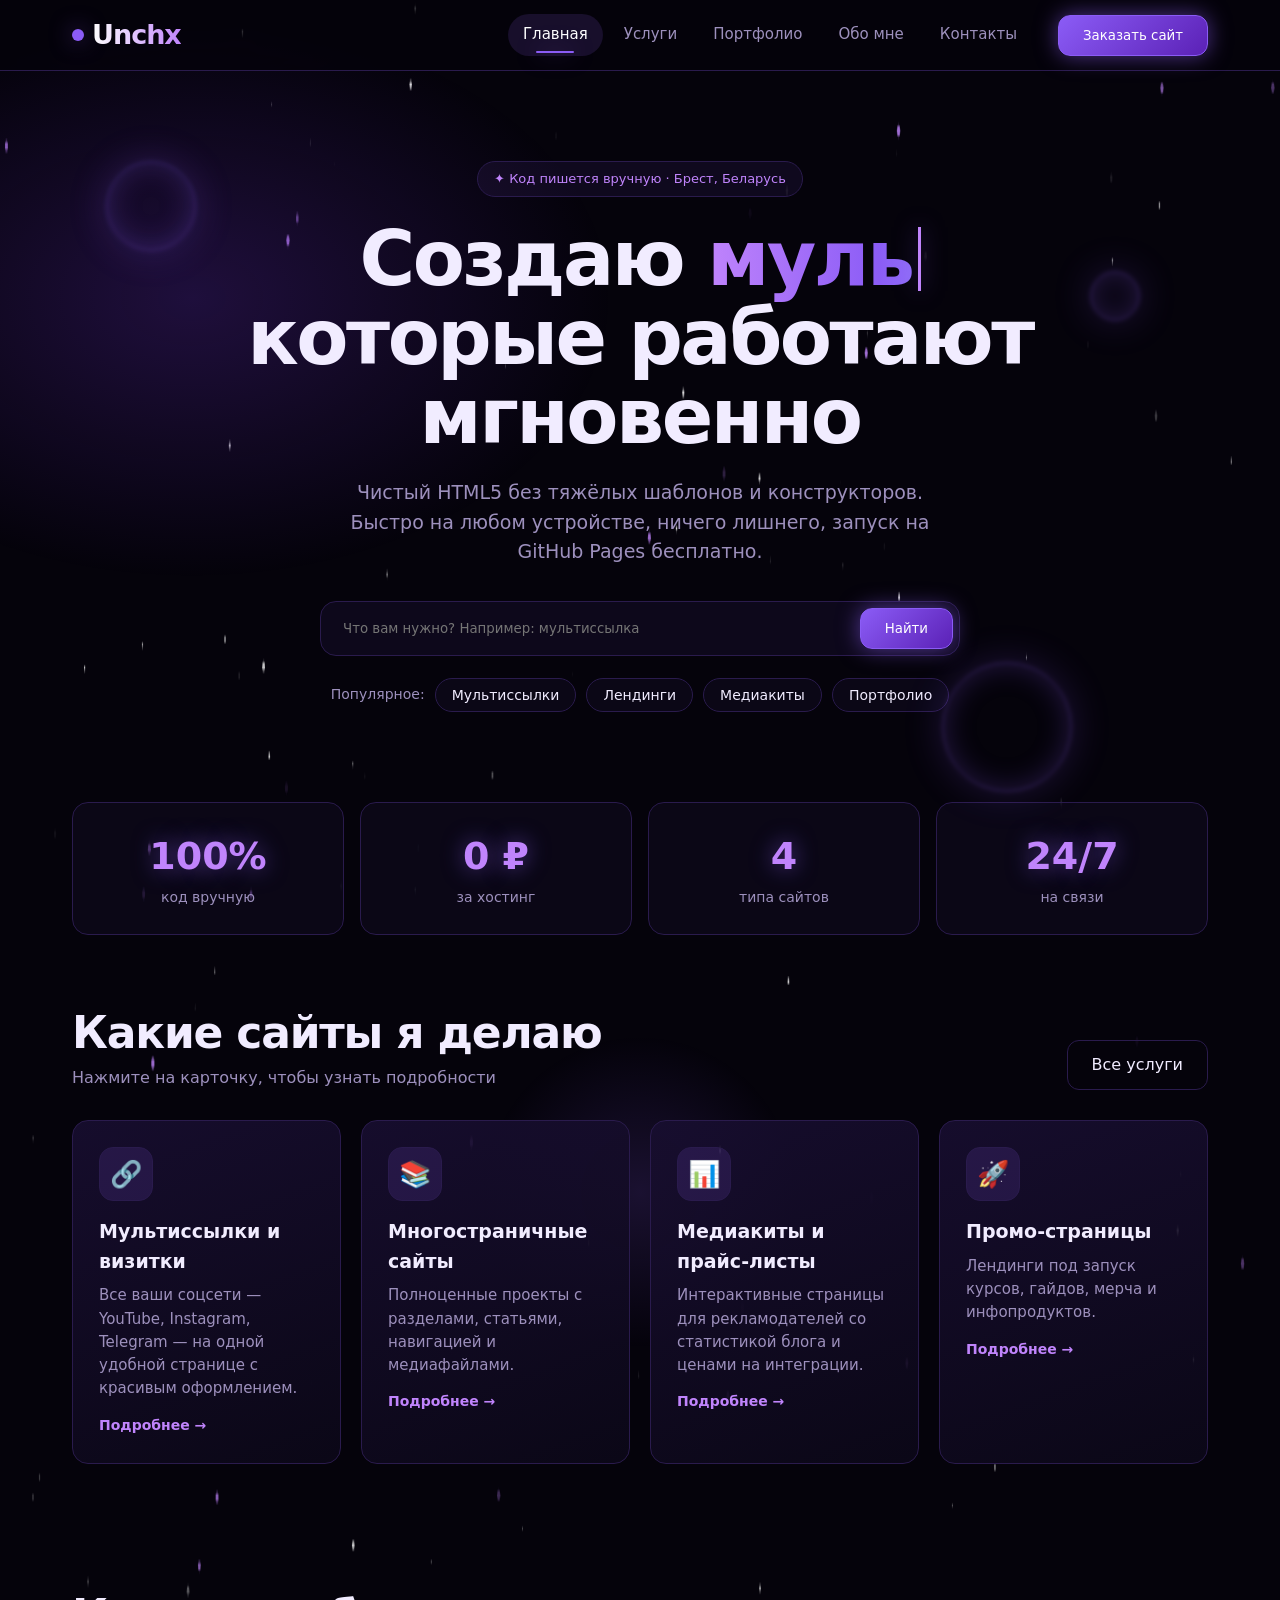
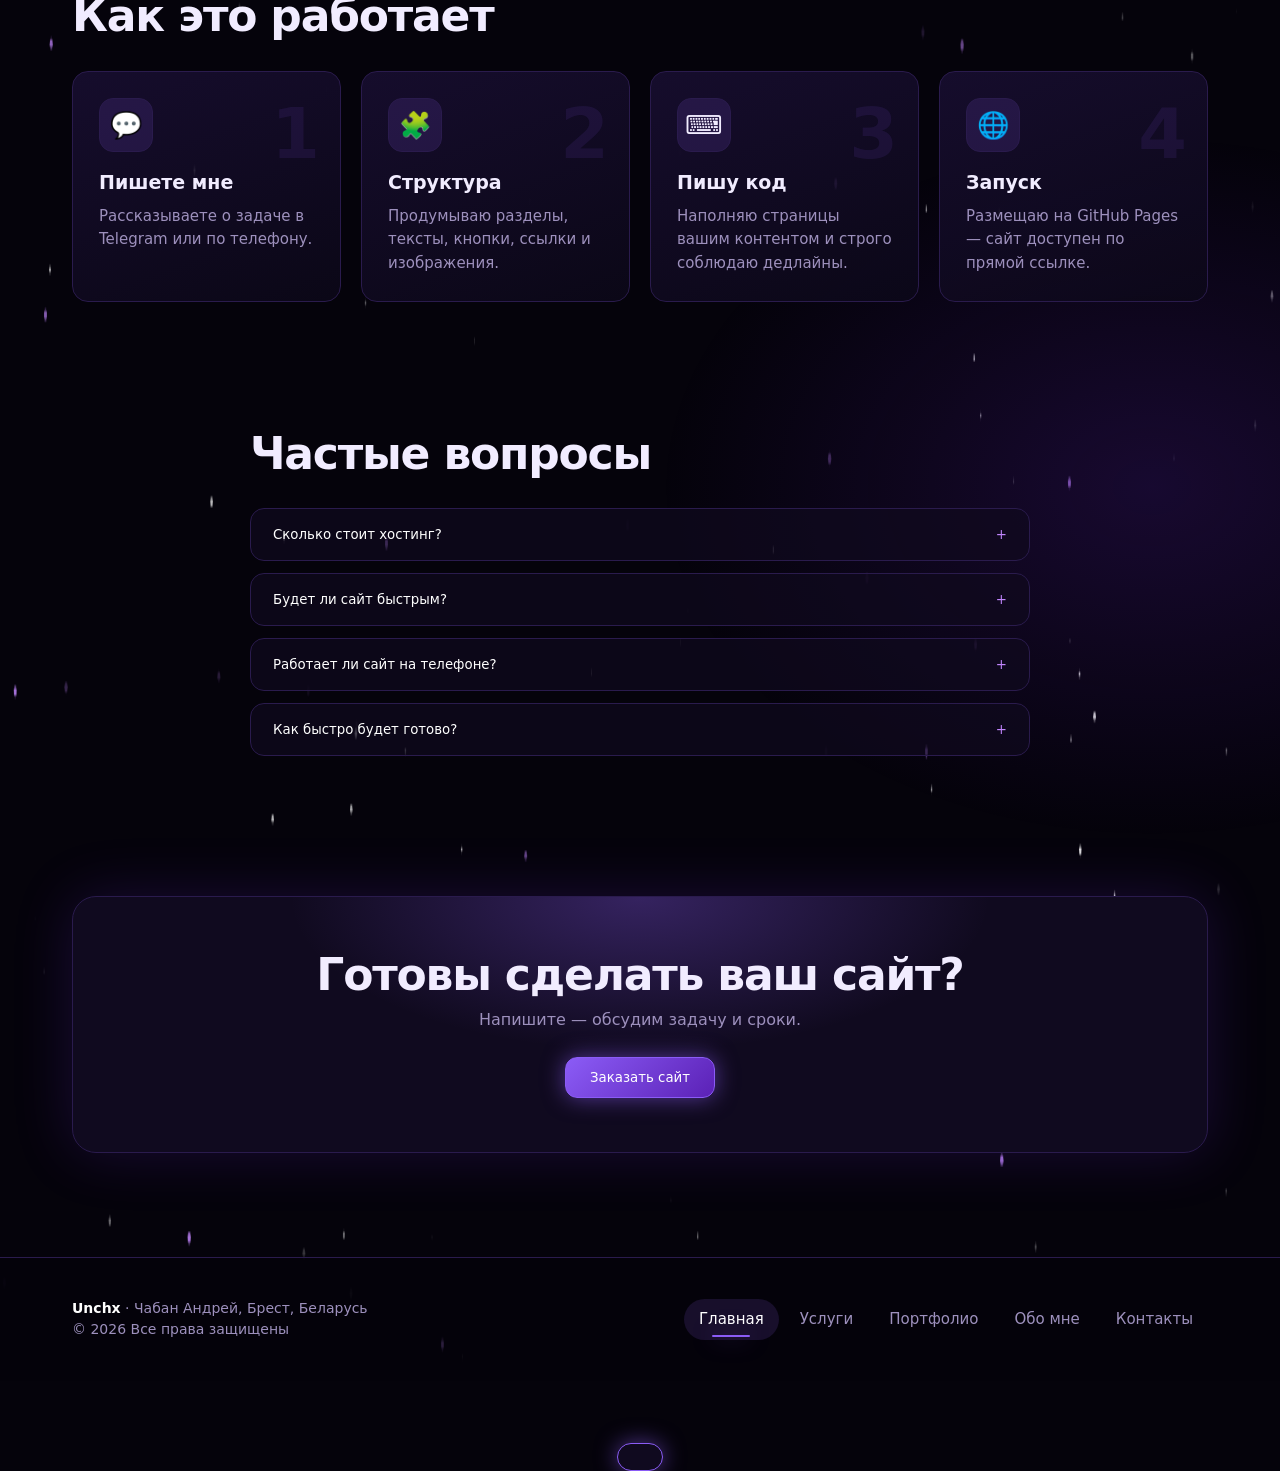
==== index.html @ 08e19e2c "Add files via upload" ====
<!DOCTYPE html>
<html lang="ru">
<head>
<meta charset="UTF-8">
<meta name="viewport" content="width=device-width, initial-scale=1">
<title>Главная — Unchx</title>
<meta name="description" content="Unchx — разработка сайтов вручную на HTML5. Андрей Чабан, Брест.">
<meta name="theme-color" content="#05030b">
<link rel="stylesheet" href="style.css">
</head>
<body>
<canvas id="stars"></canvas><div class="nebula"></div><div id="cursor"></div><div class="prog"></div>
<header><div class="wrap bar">
<a href="index.html" class="logo"><i></i><b>Unchx</b></a>
<nav><a href="index.html" class="on">Главная</a><a href="services.html" class="">Услуги</a><a href="portfolio.html" class="">Портфолио</a><a href="about.html" class="">Обо мне</a><a href="contact.html" class="">Контакты</a></nav>
<button class="btn" data-order="">Заказать сайт</button>
<button class="burger" aria-label="Меню">☰</button>
</div></header>
<main class="wrap">
<div class="hero">
<div class="orb" style="width:90px;height:90px;left:3%;top:90px"></div>
<div class="orb" style="width:50px;height:50px;right:6%;top:200px;animation-delay:-3s"></div>
<div class="orb" style="width:130px;height:130px;right:12%;bottom:-20px;animation-delay:-6s"></div>
<span class="tag">✦ Код пишется вручную · Брест, Беларусь</span>
<h1>Создаю <em id="typed">сайты</em><span class="caret"></span><br>которые работают мгновенно</h1>
<p class="lead">Чистый HTML5 без тяжёлых шаблонов и конструкторов. Быстро на любом устройстве, ничего лишнего, запуск на GitHub Pages бесплатно.</p>
<form class="search" id="sf"><input id="sq" placeholder="Что вам нужно? Например: мультиссылка"><button class="btn">Найти</button></form>
<div class="pills"><span>Популярное:</span>
<button class="pill" data-go="services.html">Мультиссылки</button>
<button class="pill" data-go="services.html">Лендинги</button>
<button class="pill" data-go="services.html">Медиакиты</button>
<button class="pill" data-go="portfolio.html">Портфолио</button></div>
</div>
<div class="stats reveal">
<div class="stat"><b data-n="100" data-s="%">0</b><span>код вручную</span></div>
<div class="stat"><b data-n="0" data-s=" ₽">0</b><span>за хостинг</span></div>
<div class="stat"><b data-n="4">0</b><span>типа сайтов</span></div>
<div class="stat"><b data-n="24" data-s="/7">0</b><span>на связи</span></div>
</div>
<section><div class="sh"><div><h2>Какие сайты я делаю</h2><p class="sub">Нажмите на карточку, чтобы узнать подробности</p></div><a class="btn ghost" href="services.html">Все услуги</a></div>
<div class="grid"><div class="card reveal" data-go="services.html"><div class="ico">🔗</div><h3>Мультиссылки и визитки</h3><p>Все ваши соцсети — YouTube, Instagram, Telegram — на одной удобной странице с красивым оформлением.</p><span class="more">Подробнее →</span></div><div class="card reveal" data-go="services.html"><div class="ico">📚</div><h3>Многостраничные сайты</h3><p>Полноценные проекты с разделами, статьями, навигацией и медиафайлами.</p><span class="more">Подробнее →</span></div><div class="card reveal" data-go="services.html"><div class="ico">📊</div><h3>Медиакиты и прайс-листы</h3><p>Интерактивные страницы для рекламодателей со статистикой блога и ценами на интеграции.</p><span class="more">Подробнее →</span></div><div class="card reveal" data-go="services.html"><div class="ico">🚀</div><h3>Промо-страницы</h3><p>Лендинги под запуск курсов, гайдов, мерча и инфопродуктов.</p><span class="more">Подробнее →</span></div></div></section>
<section><div class="sh"><h2>Как это работает</h2></div>
<div class="grid steps">
<div class="card step reveal"><div class="ico">💬</div><h3>Пишете мне</h3><p>Рассказываете о задаче в Telegram или по телефону.</p></div>
<div class="card step reveal"><div class="ico">🧩</div><h3>Структура</h3><p>Продумываю разделы, тексты, кнопки, ссылки и изображения.</p></div>
<div class="card step reveal"><div class="ico">⌨️</div><h3>Пишу код</h3><p>Наполняю страницы вашим контентом и строго соблюдаю дедлайны.</p></div>
<div class="card step reveal"><div class="ico">🌐</div><h3>Запуск</h3><p>Размещаю на GitHub Pages — сайт доступен по прямой ссылке.</p></div>
</div></section>
<section><div class="faq"><div class="sh"><h2>Частые вопросы</h2></div>
<div class="q"><button>Сколько стоит хостинг? <span>+</span></button><div>Ничего. Я сам и бесплатно размещаю готовый проект на GitHub Pages.</div></div>
<div class="q"><button>Будет ли сайт быстрым? <span>+</span></button><div>Да. Код пишется вручную на HTML5, без лишнего цифрового мусора, поэтому сайт открывается моментально.</div></div>
<div class="q"><button>Работает ли сайт на телефоне? <span>+</span></button><div>Да, сайты корректно работают на любых устройствах.</div></div>
<div class="q"><button>Как быстро будет готово? <span>+</span></button><div>Сроки обсуждаем заранее и я строго их соблюдаю.</div></div></div></section>
<section><div class="band reveal"><h2>Готовы сделать ваш сайт?</h2><p class="sub" style="margin-bottom:24px">Напишите — обсудим задачу и сроки.</p><button class="btn" data-order="">Заказать сайт</button></div></section>
</main>
<footer><div class="wrap fl">
<div><b style="color:#fff">Unchx</b> · Чабан Андрей, Брест, Беларусь<br>© 2026 Все права защищены</div>
<nav><a href="index.html" class="on">Главная</a><a href="services.html" class="">Услуги</a><a href="portfolio.html" class="">Портфолио</a><a href="about.html" class="">Обо мне</a><a href="contact.html" class="">Контакты</a></nav>
</div></footer>
<div class="modal" id="order"><div class="win">
<button class="x">✕</button>
<h3>Заказать сайт</h3><p class="sub">Заполните — и откроется чат со мной в Telegram.</p>
<label>Что нужно сделать</label>
<select id="kind"><option>Мультиссылка / визитка</option><option>Многостраничный сайт</option><option>Медиакит / прайс-лист</option><option>Промо-страница (Landing Page)</option><option>Другое</option></select>
<label>Ваше имя</label><input id="nm" placeholder="Как к вам обращаться">
<label>Коротко о задаче</label><textarea id="msg" placeholder="Расскажите о проекте и сроках"></textarea>
<button class="btn" id="send" style="width:100%;margin-top:20px">Отправить в Telegram</button>
</div></div>
<div id="toast"></div>
<button class="top" aria-label="Наверх">↑</button>
<script src="script.js"></script>
</body>
</html>
---- style.css ----
:root{--bg:#05030b;--bg2:#0c0818;--card:#100a1f;--line:#2a1b4d;--p:#8b5cf6;--p2:#c084fc;--p3:#5b21b6;--tx:#f1ecff;--mut:#9d90bd;--glow:0 0 22px rgba(139,92,246,.55);--r:16px}
*{box-sizing:border-box;margin:0;padding:0;-webkit-tap-highlight-color:transparent}
html{scroll-behavior:smooth}
body{font-family:'Inter',system-ui,Segoe UI,Arial,sans-serif;background:var(--bg);color:var(--tx);line-height:1.55;overflow-x:hidden;opacity:0;animation:pageIn .6s .05s forwards}
body.leave{animation:pageOut .35s forwards}
@keyframes pageIn{from{opacity:0;transform:translateY(14px)}to{opacity:1;transform:none}}
@keyframes pageOut{to{opacity:0;transform:scale(.985) translateY(-8px);filter:blur(4px)}}
a{color:inherit;text-decoration:none}
#stars{position:fixed;inset:0;z-index:-2;width:100%;height:100%}
.nebula{position:fixed;inset:0;z-index:-1;pointer-events:none;background:radial-gradient(600px 400px at 15% 10%,rgba(124,58,237,.22),transparent 70%),radial-gradient(700px 500px at 90% 70%,rgba(91,33,182,.22),transparent 70%)}
#cursor{position:fixed;width:340px;height:340px;border-radius:50%;pointer-events:none;z-index:-1;background:radial-gradient(circle,rgba(139,92,246,.16),transparent 65%);transform:translate(-50%,-50%);left:50%;top:40%}
.wrap{max-width:1180px;margin:0 auto;padding:0 22px}
header{position:sticky;top:0;z-index:50;background:rgba(5,3,11,.72);backdrop-filter:blur(14px);border-bottom:1px solid var(--line);transition:box-shadow .3s}
header.scrolled{box-shadow:0 8px 40px rgba(124,58,237,.25)}
.bar{display:flex;align-items:center;gap:26px;height:70px}
.logo{font-size:27px;font-weight:800;letter-spacing:-1px;display:flex;align-items:center;gap:8px}
.logo i{width:12px;height:12px;border-radius:50%;background:var(--p);box-shadow:var(--glow);animation:pulse 2.4s infinite}
.logo b{background:linear-gradient(90deg,#fff,var(--p2));-webkit-background-clip:text;color:transparent}
@keyframes pulse{50%{transform:scale(1.5);opacity:.6}}
nav{display:flex;gap:6px;margin-left:auto;align-items:center}
nav a{padding:9px 15px;border-radius:999px;color:var(--mut);font-weight:500;font-size:15px;position:relative;transition:.25s}
nav a:hover,nav a.on{color:#fff;background:rgba(139,92,246,.14)}
nav a.on::after{content:"";position:absolute;left:30%;right:30%;bottom:3px;height:2px;background:var(--p);box-shadow:var(--glow);border-radius:2px}
.btn{display:inline-flex;align-items:center;justify-content:center;gap:8px;padding:12px 24px;border-radius:12px;border:1px solid var(--p);background:linear-gradient(135deg,var(--p),var(--p3));color:#fff;font:600 15px inherit;font-family:inherit;cursor:pointer;box-shadow:var(--glow);position:relative;overflow:hidden;transition:transform .2s,box-shadow .3s}
.btn:hover{transform:translateY(-3px);box-shadow:0 0 38px rgba(167,139,250,.8)}
.btn:active{transform:scale(.95)}
.btn.ghost{background:transparent;box-shadow:none;border-color:var(--line);color:var(--tx)}
.btn.ghost:hover{border-color:var(--p);box-shadow:var(--glow)}
.burger{display:none;margin-left:auto;background:none;border:1px solid var(--line);color:#fff;width:44px;height:44px;border-radius:12px;font-size:20px;cursor:pointer}
.hero{padding:90px 0 60px;text-align:center;position:relative}
.tag{display:inline-block;padding:7px 16px;border:1px solid var(--line);border-radius:999px;color:var(--p2);font-size:13px;background:rgba(139,92,246,.08);margin-bottom:22px;animation:float 5s infinite ease-in-out}
@keyframes float{50%{transform:translateY(-7px)}}
h1{font-size:clamp(38px,6.4vw,76px);line-height:1.04;letter-spacing:-2.5px;font-weight:800}
h1 em{font-style:normal;background:linear-gradient(90deg,var(--p2),var(--p),#a5b4fc,var(--p2));background-size:250% 100%;-webkit-background-clip:text;color:transparent;animation:shine 6s linear infinite}
@keyframes shine{to{background-position:250% 0}}
.caret{display:inline-block;width:3px;height:.85em;background:var(--p2);margin-left:5px;vertical-align:-.08em;animation:blink 1s steps(1) infinite;box-shadow:var(--glow)}
@keyframes blink{50%{opacity:0}}
.lead{max-width:640px;margin:22px auto 0;color:var(--mut);font-size:19px}
.search{display:flex;max-width:640px;margin:34px auto 0;border:1px solid var(--line);background:rgba(16,10,31,.85);border-radius:16px;padding:6px;box-shadow:0 0 0 0 rgba(139,92,246,0);transition:.3s}
.search:focus-within{border-color:var(--p);box-shadow:0 0 34px rgba(139,92,246,.45)}
.search input{flex:1;background:none;border:0;outline:0;color:#fff;font:16px inherit;font-family:inherit;padding:0 16px}
.pills{display:flex;flex-wrap:wrap;gap:10px;justify-content:center;margin-top:22px;color:var(--mut);font-size:14px;align-items:center}
.pill{padding:8px 16px;border:1px solid var(--line);border-radius:999px;cursor:pointer;transition:.25s;background:rgba(16,10,31,.6);color:var(--tx);font-family:inherit;font-size:14px}
.pill:hover{border-color:var(--p);box-shadow:var(--glow);transform:translateY(-3px)}
.orb{position:absolute;border-radius:50%;filter:blur(2px);border:1px solid rgba(139,92,246,.4);box-shadow:inset 0 0 30px rgba(139,92,246,.25),0 0 40px rgba(139,92,246,.2);animation:drift 9s infinite ease-in-out}
@keyframes drift{50%{transform:translate(18px,-28px) rotate(12deg)}}
.stats{display:grid;grid-template-columns:repeat(4,1fr);gap:16px;margin:30px 0 10px}
.stat{text-align:center;padding:24px 10px;border:1px solid var(--line);border-radius:var(--r);background:rgba(16,10,31,.6)}
.stat b{display:block;font-size:38px;color:var(--p2);text-shadow:var(--glow)}
.stat span{color:var(--mut);font-size:14px}
section{padding:64px 0}
.sh{display:flex;justify-content:space-between;align-items:end;margin-bottom:30px;gap:20px;flex-wrap:wrap}
h2{font-size:clamp(28px,4vw,44px);letter-spacing:-1.2px;line-height:1.1}
.sub{color:var(--mut);margin-top:8px}
.grid{display:grid;grid-template-columns:repeat(auto-fill,minmax(260px,1fr));gap:20px}
.card{background:linear-gradient(160deg,rgba(24,14,48,.9),rgba(12,8,24,.9));border:1px solid var(--line);border-radius:var(--r);padding:26px;position:relative;overflow:hidden;cursor:pointer;transition:transform .25s,border-color .3s,box-shadow .3s;transform-style:preserve-3d}
.card::before{content:"";position:absolute;inset:0;background:radial-gradient(260px circle at var(--mx,50%) var(--my,0%),rgba(167,139,250,.22),transparent 60%);opacity:0;transition:.3s}
.card:hover{border-color:var(--p);box-shadow:0 14px 50px rgba(124,58,237,.35)}
.card:hover::before{opacity:1}
.ico{width:54px;height:54px;border-radius:14px;display:grid;place-items:center;font-size:26px;background:rgba(139,92,246,.14);border:1px solid var(--line);margin-bottom:16px;transition:.3s}
.card:hover .ico{transform:rotate(-8deg) scale(1.12);box-shadow:var(--glow)}
.card h3{font-size:19px;margin-bottom:8px}
.card p{color:var(--mut);font-size:15px}
.card .more{display:inline-block;margin-top:14px;color:var(--p2);font-weight:600;font-size:14px;transition:.25s}
.card:hover .more{transform:translateX(6px)}
.price{margin-top:14px;font-weight:700;color:#fff}
.price small{color:var(--mut);font-weight:400}
.steps{counter-reset:s}
.step::after{counter-increment:s;content:counter(s);position:absolute;right:20px;top:8px;font-size:70px;font-weight:800;color:rgba(139,92,246,.1)}
.band{border:1px solid var(--line);border-radius:24px;padding:54px 30px;text-align:center;background:radial-gradient(500px 220px at 50% 0%,rgba(139,92,246,.3),transparent 70%),var(--card);box-shadow:0 0 60px rgba(124,58,237,.18)}
.faq{max-width:780px;margin:0 auto}
.q{border:1px solid var(--line);border-radius:14px;margin-bottom:12px;background:rgba(16,10,31,.7);overflow:hidden;transition:.3s}
.q:hover,.q.open{border-color:var(--p)}
.q button{width:100%;text-align:left;background:none;border:0;color:#fff;font:600 17px inherit;font-family:inherit;padding:18px 22px;cursor:pointer;display:flex;justify-content:space-between}
.q button span{transition:.3s;color:var(--p2)}
.q.open button span{transform:rotate(45deg)}
.q div{max-height:0;overflow:hidden;color:var(--mut);padding:0 22px;transition:max-height .4s,padding .4s}
.q.open div{max-height:200px;padding:0 22px 18px}
.page-head{padding:70px 0 20px}
.list{list-style:none;display:grid;gap:12px;margin-top:10px}
.list li{padding:14px 18px 14px 46px;border:1px solid var(--line);border-radius:12px;position:relative;background:rgba(16,10,31,.6);transition:.25s}
.list li:hover{border-color:var(--p);transform:translateX(6px)}
.list li::before{content:"✦";position:absolute;left:16px;color:var(--p2);text-shadow:var(--glow)}
.two{display:grid;grid-template-columns:1.1fr .9fr;gap:30px;align-items:start}
.contact-row{display:flex;gap:14px;align-items:center;padding:16px 20px;border:1px solid var(--line);border-radius:14px;margin-bottom:12px;background:rgba(16,10,31,.7);transition:.25s}
.contact-row:hover{border-color:var(--p);box-shadow:var(--glow);transform:translateY(-3px)}
.contact-row small{display:block;color:var(--mut)}
footer{border-top:1px solid var(--line);padding:40px 0;margin-top:40px;color:var(--mut);font-size:14px;background:rgba(5,3,11,.7)}
.fl{display:flex;justify-content:space-between;gap:20px;flex-wrap:wrap;align-items:center}
.fl nav{margin:0}
.reveal{opacity:0;transform:translateY(34px);transition:opacity .8s,transform .8s}
.reveal.in{opacity:1;transform:none}
.ripple{position:fixed;border-radius:50%;pointer-events:none;border:2px solid var(--p2);background:radial-gradient(circle,rgba(192,132,252,.45),transparent 70%);transform:translate(-50%,-50%) scale(0);animation:rip .7s ease-out forwards;z-index:999}
@keyframes rip{to{transform:translate(-50%,-50%) scale(1);opacity:0}}
.modal{position:fixed;inset:0;z-index:200;display:grid;place-items:center;padding:20px;background:rgba(3,1,8,.75);backdrop-filter:blur(8px);opacity:0;pointer-events:none;transition:.3s}
.modal.show{opacity:1;pointer-events:auto}
.win{width:min(520px,100%);max-height:90vh;overflow:auto;background:var(--bg2);border:1px solid var(--p);border-radius:22px;padding:30px;box-shadow:0 0 70px rgba(124,58,237,.5);transform:scale(.88) translateY(30px);transition:transform .4s cubic-bezier(.2,1.4,.4,1)}
.modal.show .win{transform:none}
.win h3{font-size:24px;margin-bottom:6px}
.win label{display:block;margin:16px 0 6px;color:var(--mut);font-size:14px}
.win select,.win textarea,.win input{width:100%;background:var(--card);border:1px solid var(--line);color:#fff;border-radius:12px;padding:13px 14px;font:15px inherit;font-family:inherit;outline:0;transition:.25s}
.win select:focus,.win textarea:focus,.win input:focus{border-color:var(--p);box-shadow:var(--glow)}
.win textarea{min-height:90px;resize:vertical}
.x{float:right;background:none;border:1px solid var(--line);color:#fff;width:36px;height:36px;border-radius:50%;cursor:pointer;font-size:16px;transition:.25s}
.x:hover{border-color:var(--p);transform:rotate(90deg)}
#toast{position:fixed;left:50%;bottom:30px;transform:translate(-50%,120px);background:var(--card);border:1px solid var(--p);box-shadow:var(--glow);padding:13px 22px;border-radius:999px;z-index:300;transition:.45s cubic-bezier(.2,1.4,.4,1)}
#toast.show{transform:translate(-50%,0)}
.top{position:fixed;right:20px;bottom:24px;width:48px;height:48px;border-radius:50%;border:1px solid var(--p);background:var(--card);color:#fff;font-size:18px;cursor:pointer;box-shadow:var(--glow);opacity:0;transform:scale(.5);pointer-events:none;transition:.3s;z-index:60}
.top.show{opacity:1;transform:none;pointer-events:auto}
.prog{position:fixed;top:0;left:0;height:3px;width:0;background:linear-gradient(90deg,var(--p3),var(--p2));box-shadow:var(--glow);z-index:100}
@media(max-width:860px){.burger{display:block}nav{position:fixed;top:70px;left:0;right:0;flex-direction:column;background:rgba(5,3,11,.97);padding:18px;border-bottom:1px solid var(--line);transform:translateY(-130%);transition:.4s;align-items:stretch;text-align:center}nav.open{transform:none}.stats{grid-template-columns:1fr 1fr}.two{grid-template-columns:1fr}.hero{padding-top:60px}.orb{display:none}.bar>.btn{display:none}}
@media(prefers-reduced-motion:reduce){*{animation-duration:.01s!important;transition-duration:.01s!important}}
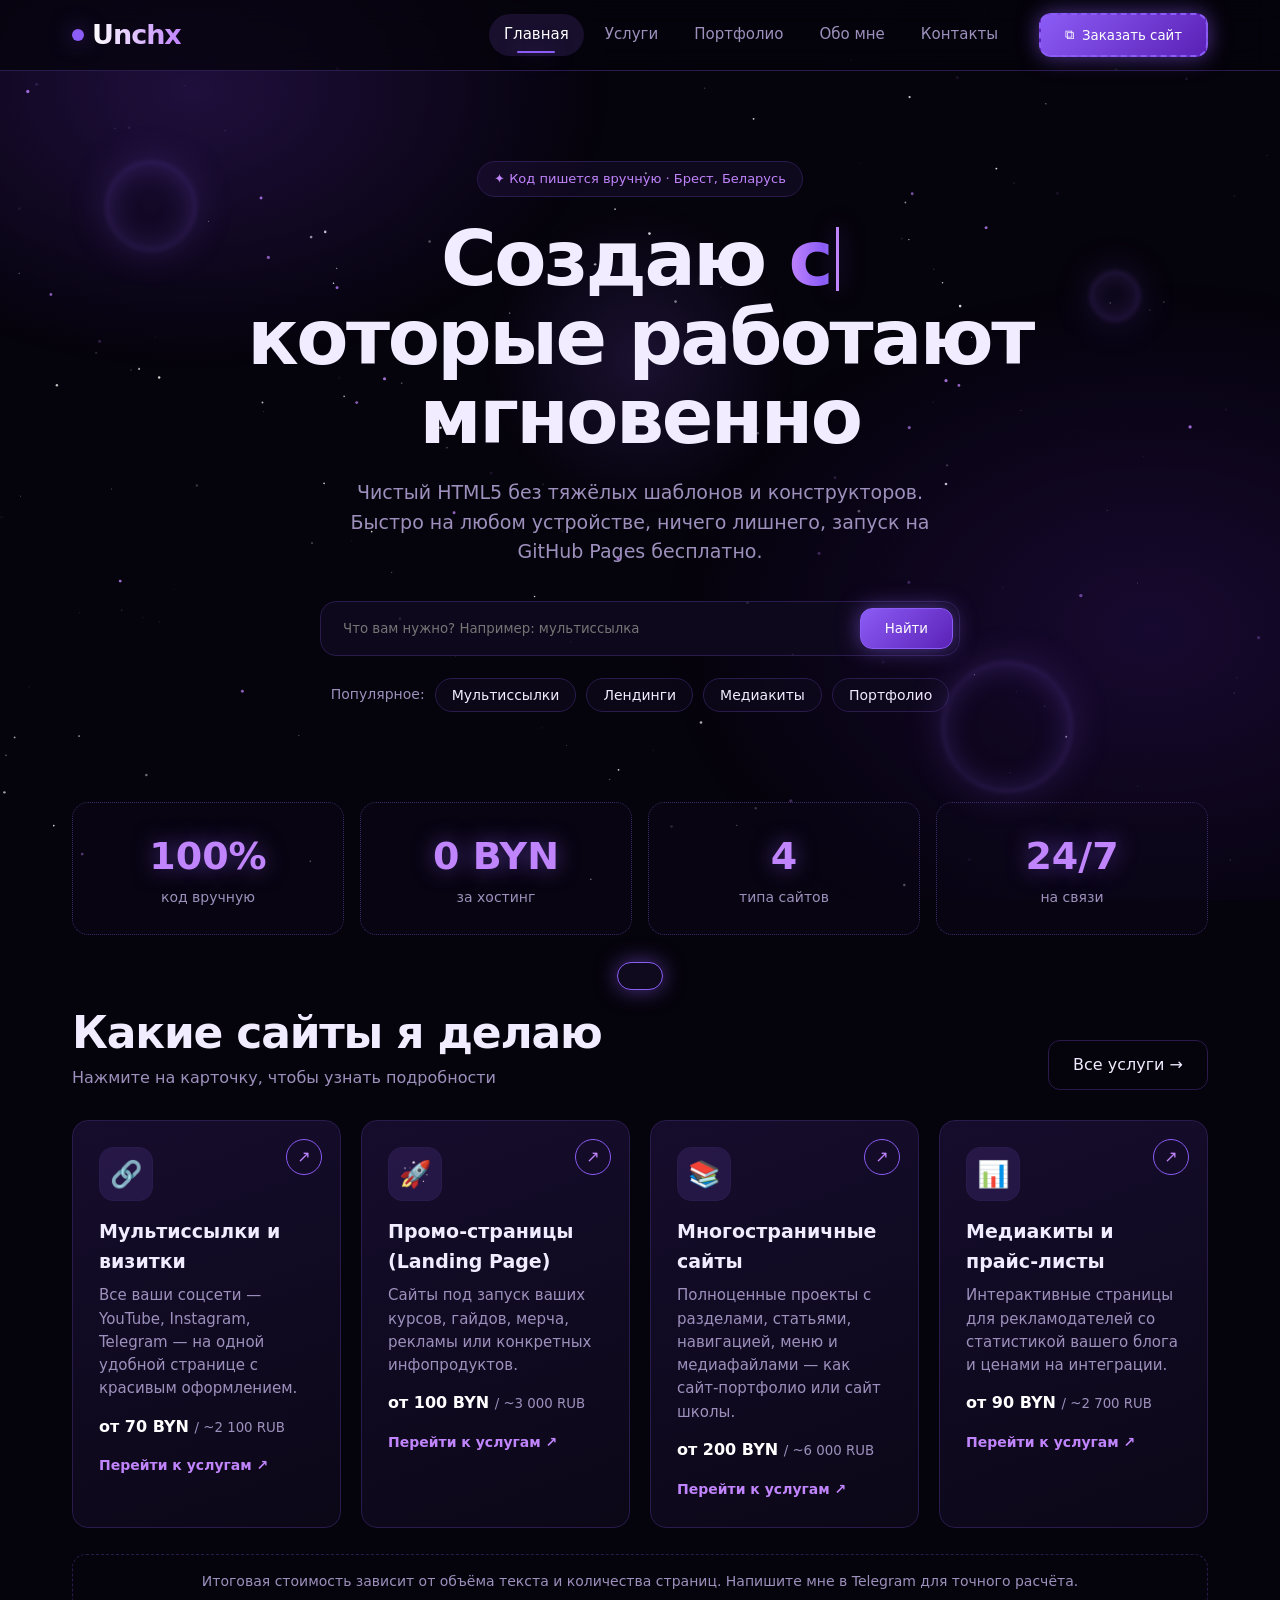
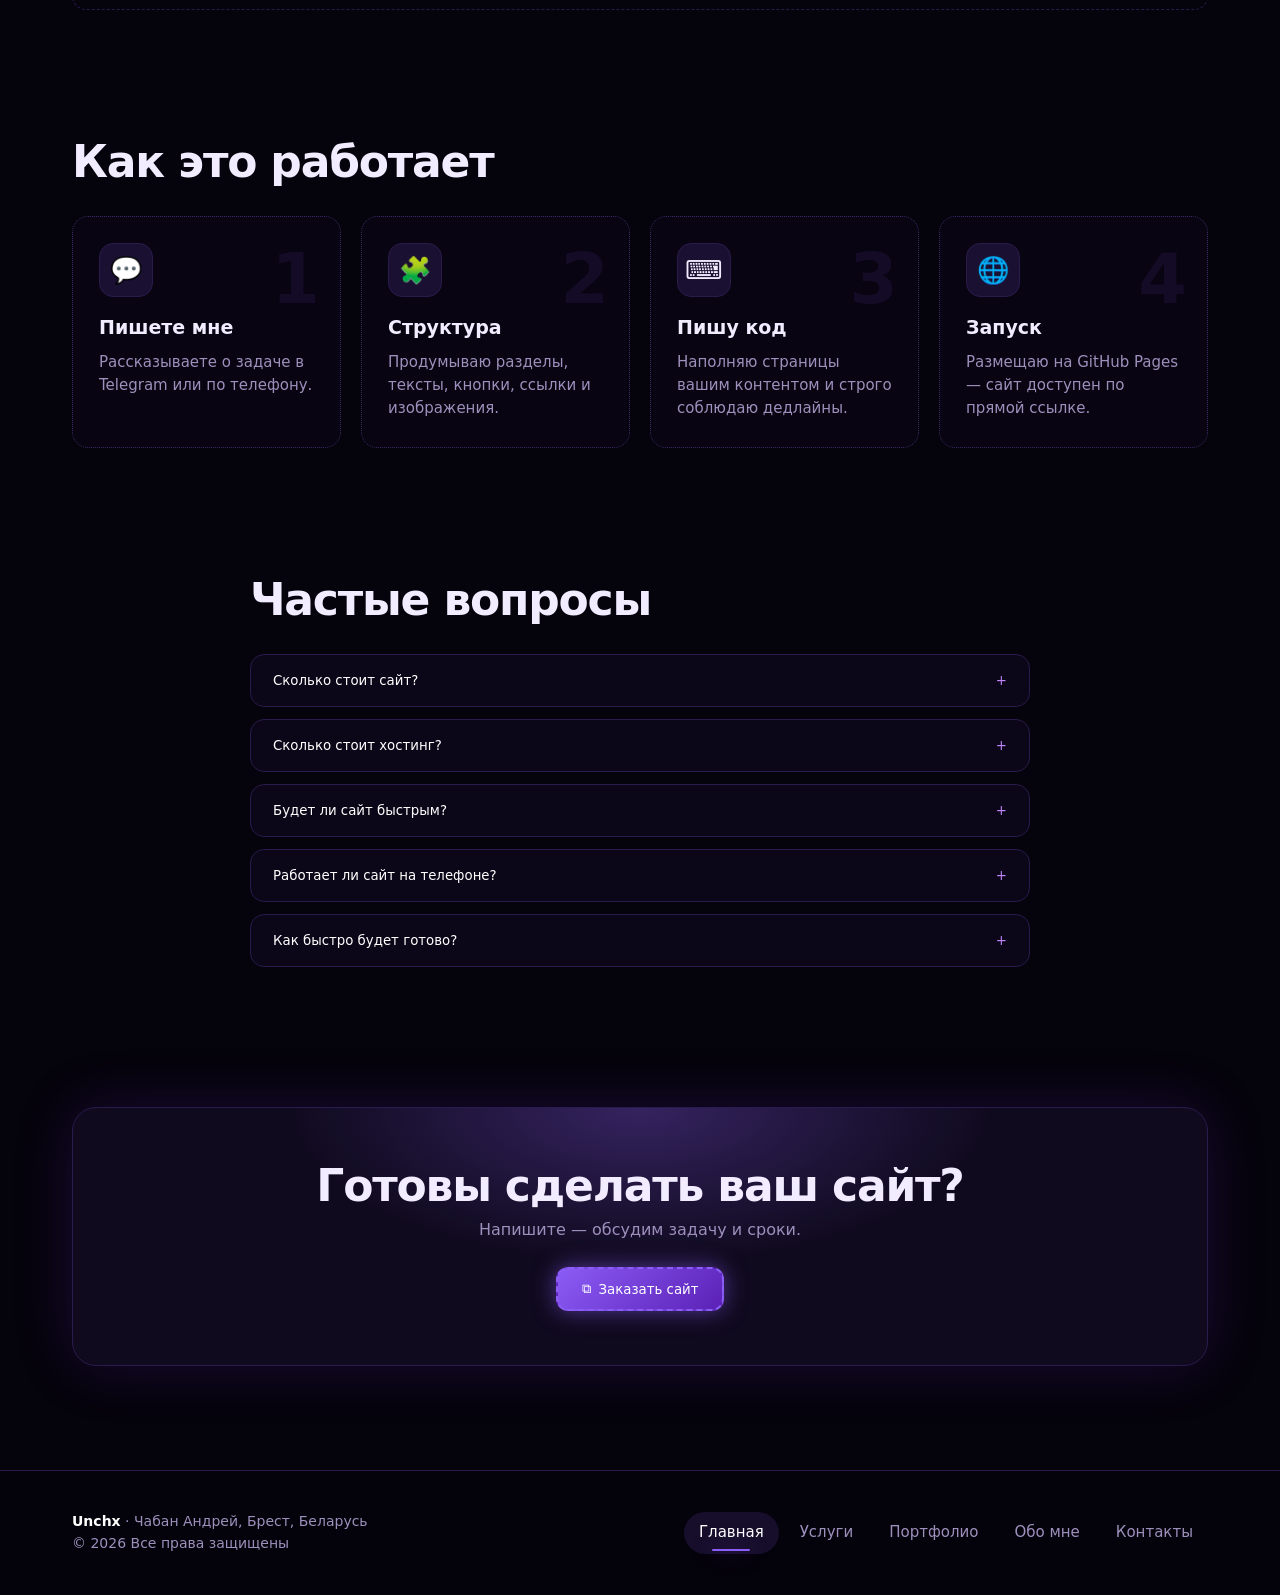
==== commit 288fc844: "Add files via upload" ====
--- a/index.html
+++ b/index.html
@@ -13,7 +13,7 @@
 <header><div class="wrap bar">
 <a href="index.html" class="logo"><i></i><b>Unchx</b></a>
 <nav><a href="index.html" class="on">Главная</a><a href="services.html" class="">Услуги</a><a href="portfolio.html" class="">Портфолио</a><a href="about.html" class="">Обо мне</a><a href="contact.html" class="">Контакты</a></nav>
-<button class="btn" data-order="">Заказать сайт</button>
+<button class="btn pop" data-order="">Заказать сайт</button>
 <button class="burger" aria-label="Меню">☰</button>
 </div></header>
 <main class="wrap">
@@ -32,36 +32,37 @@
 <button class="pill" data-go="portfolio.html">Портфолио</button></div>
 </div>
 <div class="stats reveal">
-<div class="stat"><b data-n="100" data-s="%">0</b><span>код вручную</span></div>
-<div class="stat"><b data-n="0" data-s=" ₽">0</b><span>за хостинг</span></div>
-<div class="stat"><b data-n="4">0</b><span>типа сайтов</span></div>
-<div class="stat"><b data-n="24" data-s="/7">0</b><span>на связи</span></div>
+<div class="stat info"><b data-n="100" data-s="%">0</b><span>код вручную</span></div>
+<div class="stat info"><b data-n="0" data-s=" BYN">0</b><span>за хостинг</span></div>
+<div class="stat info"><b data-n="4">0</b><span>типа сайтов</span></div>
+<div class="stat info"><b data-n="24" data-s="/7">0</b><span>на связи</span></div>
 </div>
-<section><div class="sh"><div><h2>Какие сайты я делаю</h2><p class="sub">Нажмите на карточку, чтобы узнать подробности</p></div><a class="btn ghost" href="services.html">Все услуги</a></div>
-<div class="grid"><div class="card reveal" data-go="services.html"><div class="ico">🔗</div><h3>Мультиссылки и визитки</h3><p>Все ваши соцсети — YouTube, Instagram, Telegram — на одной удобной странице с красивым оформлением.</p><span class="more">Подробнее →</span></div><div class="card reveal" data-go="services.html"><div class="ico">📚</div><h3>Многостраничные сайты</h3><p>Полноценные проекты с разделами, статьями, навигацией и медиафайлами.</p><span class="more">Подробнее →</span></div><div class="card reveal" data-go="services.html"><div class="ico">📊</div><h3>Медиакиты и прайс-листы</h3><p>Интерактивные страницы для рекламодателей со статистикой блога и ценами на интеграции.</p><span class="more">Подробнее →</span></div><div class="card reveal" data-go="services.html"><div class="ico">🚀</div><h3>Промо-страницы</h3><p>Лендинги под запуск курсов, гайдов, мерча и инфопродуктов.</p><span class="more">Подробнее →</span></div></div></section>
+<section><div class="sh"><div><h2>Какие сайты я делаю</h2><p class="sub">Нажмите на карточку, чтобы узнать подробности</p></div><a class="btn ghost" href="services.html">Все услуги →</a></div>
+<div class="grid"><div class="card link reveal" data-go="services.html"><div class="ico">🔗</div><h3>Мультиссылки и визитки</h3><p>Все ваши соцсети — YouTube, Instagram, Telegram — на одной удобной странице с красивым оформлением.</p><div class="price">от 70 BYN <small>/ ~2 100 RUB</small></div><span class="more go">Перейти к услугам ↗</span></div><div class="card link reveal" data-go="services.html"><div class="ico">🚀</div><h3>Промо-страницы (Landing Page)</h3><p>Сайты под запуск ваших курсов, гайдов, мерча, рекламы или конкретных инфопродуктов.</p><div class="price">от 100 BYN <small>/ ~3 000 RUB</small></div><span class="more go">Перейти к услугам ↗</span></div><div class="card link reveal" data-go="services.html"><div class="ico">📚</div><h3>Многостраничные сайты</h3><p>Полноценные проекты с разделами, статьями, навигацией, меню и медиафайлами — как сайт-портфолио или сайт школы.</p><div class="price">от 200 BYN <small>/ ~6 000 RUB</small></div><span class="more go">Перейти к услугам ↗</span></div><div class="card link reveal" data-go="services.html"><div class="ico">📊</div><h3>Медиакиты и прайс-листы</h3><p>Интерактивные страницы для рекламодателей со статистикой вашего блога и ценами на интеграции.</p><div class="price">от 90 BYN <small>/ ~2 700 RUB</small></div><span class="more go">Перейти к услугам ↗</span></div></div><div class="note reveal">Итоговая стоимость зависит от объёма текста и количества страниц. Напишите мне в Telegram для точного расчёта.</div></section>
 <section><div class="sh"><h2>Как это работает</h2></div>
 <div class="grid steps">
-<div class="card step reveal"><div class="ico">💬</div><h3>Пишете мне</h3><p>Рассказываете о задаче в Telegram или по телефону.</p></div>
-<div class="card step reveal"><div class="ico">🧩</div><h3>Структура</h3><p>Продумываю разделы, тексты, кнопки, ссылки и изображения.</p></div>
-<div class="card step reveal"><div class="ico">⌨️</div><h3>Пишу код</h3><p>Наполняю страницы вашим контентом и строго соблюдаю дедлайны.</p></div>
-<div class="card step reveal"><div class="ico">🌐</div><h3>Запуск</h3><p>Размещаю на GitHub Pages — сайт доступен по прямой ссылке.</p></div>
+<div class="card info step reveal"><div class="ico">💬</div><h3>Пишете мне</h3><p>Рассказываете о задаче в Telegram или по телефону.</p></div>
+<div class="card info step reveal"><div class="ico">🧩</div><h3>Структура</h3><p>Продумываю разделы, тексты, кнопки, ссылки и изображения.</p></div>
+<div class="card info step reveal"><div class="ico">⌨️</div><h3>Пишу код</h3><p>Наполняю страницы вашим контентом и строго соблюдаю дедлайны.</p></div>
+<div class="card info step reveal"><div class="ico">🌐</div><h3>Запуск</h3><p>Размещаю на GitHub Pages — сайт доступен по прямой ссылке.</p></div>
 </div></section>
 <section><div class="faq"><div class="sh"><h2>Частые вопросы</h2></div>
-<div class="q"><button>Сколько стоит хостинг? <span>+</span></button><div>Ничего. Я сам и бесплатно размещаю готовый проект на GitHub Pages.</div></div>
+<div class="q"><button>Сколько стоит сайт? <span>+</span></button><div>Мультиссылка — от 70 BYN, медиакит — от 90 BYN, лендинг — от 100 BYN, многостраничный сайт — от 200 BYN. Точная цена зависит от объёма текста и числа страниц.</div></div>
+<div class="q"><button>Сколько стоит хостинг? <span>+</span></button><div>Ничего. Я сам и бесплатно размещаю готовый проект на GitHub Pages, поэтому вы не платите за хостинг каждый месяц.</div></div>
 <div class="q"><button>Будет ли сайт быстрым? <span>+</span></button><div>Да. Код пишется вручную на HTML5, без лишнего цифрового мусора, поэтому сайт открывается моментально.</div></div>
 <div class="q"><button>Работает ли сайт на телефоне? <span>+</span></button><div>Да, сайты корректно работают на любых устройствах.</div></div>
 <div class="q"><button>Как быстро будет готово? <span>+</span></button><div>Сроки обсуждаем заранее и я строго их соблюдаю.</div></div></div></section>
-<section><div class="band reveal"><h2>Готовы сделать ваш сайт?</h2><p class="sub" style="margin-bottom:24px">Напишите — обсудим задачу и сроки.</p><button class="btn" data-order="">Заказать сайт</button></div></section>
+<section><div class="band reveal"><h2>Готовы сделать ваш сайт?</h2><p class="sub" style="margin-bottom:24px">Напишите — обсудим задачу и сроки.</p><button class="btn pop" data-order="">Заказать сайт</button></div></section>
 </main>
 <footer><div class="wrap fl">
 <div><b style="color:#fff">Unchx</b> · Чабан Андрей, Брест, Беларусь<br>© 2026 Все права защищены</div>
 <nav><a href="index.html" class="on">Главная</a><a href="services.html" class="">Услуги</a><a href="portfolio.html" class="">Портфолио</a><a href="about.html" class="">Обо мне</a><a href="contact.html" class="">Контакты</a></nav>
 </div></footer>
 <div class="modal" id="order"><div class="win">
-<button class="x">✕</button>
-<h3>Заказать сайт</h3><p class="sub">Заполните — и откроется чат со мной в Telegram.</p>
+<div class="wbar"><span></span><span></span><span></span><em>окно заказа · страница под ним остаётся на месте</em><button class="x" aria-label="Закрыть">✕</button></div>
+<h3>Заказать сайт</h3><p class="sub">Заполните — и откроется чат со мной в Telegram. Закрыть: крестик, Esc или клик мимо окна.</p>
 <label>Что нужно сделать</label>
-<select id="kind"><option>Мультиссылка / визитка</option><option>Многостраничный сайт</option><option>Медиакит / прайс-лист</option><option>Промо-страница (Landing Page)</option><option>Другое</option></select>
+<select id="kind"><option>Мультиссылка / визитка</option><option>Промо-страница (Landing Page)</option><option>Многостраничный сайт</option><option>Медиакит / прайс-лист</option><option>Другое</option></select>
 <label>Ваше имя</label><input id="nm" placeholder="Как к вам обращаться">
 <label>Коротко о задаче</label><textarea id="msg" placeholder="Расскажите о проекте и сроках"></textarea>
 <button class="btn" id="send" style="width:100%;margin-top:20px">Отправить в Telegram</button>
--- a/style.css
+++ b/style.css
@@ -1,10 +1,11 @@
 :root{--bg:#05030b;--bg2:#0c0818;--card:#100a1f;--line:#2a1b4d;--p:#8b5cf6;--p2:#c084fc;--p3:#5b21b6;--tx:#f1ecff;--mut:#9d90bd;--glow:0 0 22px rgba(139,92,246,.55);--r:16px}
 *{box-sizing:border-box;margin:0;padding:0;-webkit-tap-highlight-color:transparent}
 html{scroll-behavior:smooth}
-body{font-family:'Inter',system-ui,Segoe UI,Arial,sans-serif;background:var(--bg);color:var(--tx);line-height:1.55;overflow-x:hidden;opacity:0;animation:pageIn .6s .05s forwards}
-body.leave{animation:pageOut .35s forwards}
+body{font-family:'Inter',system-ui,Segoe UI,Arial,sans-serif;background:var(--bg);color:var(--tx);line-height:1.55;overflow-x:hidden}
+main{animation:pageIn .6s .05s both}
+body.leave main{animation:pageOut .35s forwards}
 @keyframes pageIn{from{opacity:0;transform:translateY(14px)}to{opacity:1;transform:none}}
-@keyframes pageOut{to{opacity:0;transform:scale(.985) translateY(-8px);filter:blur(4px)}}
+@keyframes pageOut{to{opacity:0;transform:translateY(-10px)}}
 a{color:inherit;text-decoration:none}
 #stars{position:fixed;inset:0;z-index:-2;width:100%;height:100%}
 .nebula{position:fixed;inset:0;z-index:-1;pointer-events:none;background:radial-gradient(600px 400px at 15% 10%,rgba(124,58,237,.22),transparent 70%),radial-gradient(700px 500px at 90% 70%,rgba(91,33,182,.22),transparent 70%)}
@@ -53,16 +54,35 @@
 h2{font-size:clamp(28px,4vw,44px);letter-spacing:-1.2px;line-height:1.1}
 .sub{color:var(--mut);margin-top:8px}
 .grid{display:grid;grid-template-columns:repeat(auto-fill,minmax(260px,1fr));gap:20px}
-.card{background:linear-gradient(160deg,rgba(24,14,48,.9),rgba(12,8,24,.9));border:1px solid var(--line);border-radius:var(--r);padding:26px;position:relative;overflow:hidden;cursor:pointer;transition:transform .25s,border-color .3s,box-shadow .3s;transform-style:preserve-3d}
+.card{background:linear-gradient(160deg,rgba(24,14,48,.9),rgba(12,8,24,.9));border:1px solid var(--line);border-radius:var(--r);padding:26px;position:relative;overflow:hidden;cursor:default;transition:transform .25s,border-color .3s,box-shadow .3s;transform-style:preserve-3d}
+.card.link,.card.popup{cursor:pointer}
 .card::before{content:"";position:absolute;inset:0;background:radial-gradient(260px circle at var(--mx,50%) var(--my,0%),rgba(167,139,250,.22),transparent 60%);opacity:0;transition:.3s}
-.card:hover{border-color:var(--p);box-shadow:0 14px 50px rgba(124,58,237,.35)}
-.card:hover::before{opacity:1}
+.card:hover{border-color:#4a2f8a}
+.card.link:hover,.card.popup:hover{border-color:var(--p);box-shadow:0 14px 50px rgba(124,58,237,.35)}
+.card.link:hover::before,.card.popup:hover::before{opacity:1}
 .ico{width:54px;height:54px;border-radius:14px;display:grid;place-items:center;font-size:26px;background:rgba(139,92,246,.14);border:1px solid var(--line);margin-bottom:16px;transition:.3s}
-.card:hover .ico{transform:rotate(-8deg) scale(1.12);box-shadow:var(--glow)}
+.card.link:hover .ico,.card.popup:hover .ico{transform:rotate(-8deg) scale(1.12);box-shadow:var(--glow)}
 .card h3{font-size:19px;margin-bottom:8px}
 .card p{color:var(--mut);font-size:15px}
-.card .more{display:inline-block;margin-top:14px;color:var(--p2);font-weight:600;font-size:14px;transition:.25s}
-.card:hover .more{transform:translateX(6px)}
+.card .more{display:inline-block;margin-top:16px;color:var(--p2);font-weight:600;font-size:14px;transition:.25s}
+.card.link:hover .more{transform:translateX(6px)}
+.card.link::after{content:'↗';position:absolute;right:18px;top:18px;width:34px;height:34px;border-radius:50%;border:1px solid var(--p);display:grid;place-items:center;color:var(--p2);transition:.3s}
+.card.link:hover::after{background:var(--p);color:#fff;transform:rotate(45deg);box-shadow:var(--glow)}
+.card.popup{border:2px dashed #5b3aa8;background:linear-gradient(160deg,rgba(40,20,80,.6),rgba(12,8,24,.9))}
+.card.popup::after{content:'⧉';position:absolute;right:18px;top:18px;width:34px;height:34px;border-radius:9px;border:1px dashed var(--p2);display:grid;place-items:center;color:var(--p2);transition:.3s}
+.card.popup:hover::after{background:var(--p);color:#fff;box-shadow:var(--glow)}
+.more.pop{padding:6px 14px;border:1px dashed var(--p2);border-radius:8px;font-size:13px}
+.legend{display:flex;gap:22px;flex-wrap:wrap;margin-top:22px;color:var(--mut);font-size:14px}
+.legend span{display:flex;align-items:center;gap:9px}
+.legend .k{width:26px;height:16px;border-radius:5px;border:2px solid var(--p);display:inline-block}
+.legend .k.pop{border-style:dashed}
+.btn.pop{border-style:dashed;border-width:2px}
+.btn.pop::before{content:'⧉'}
+.wbar{display:flex;align-items:center;gap:7px;margin:-12px -10px 20px;padding-bottom:14px;border-bottom:1px dashed var(--line)}
+.wbar span{width:11px;height:11px;border-radius:50%;background:var(--line)}
+.wbar span:first-child{background:var(--p)}
+.wbar em{font-style:normal;font-size:12px;color:var(--mut);margin-left:8px;flex:1}
+.wbar .x{float:none}
 .price{margin-top:14px;font-weight:700;color:#fff}
 .price small{color:var(--mut);font-weight:400}
 .steps{counter-reset:s}
@@ -87,7 +107,7 @@
 .contact-row small{display:block;color:var(--mut)}
 footer{border-top:1px solid var(--line);padding:40px 0;margin-top:40px;color:var(--mut);font-size:14px;background:rgba(5,3,11,.7)}
 .fl{display:flex;justify-content:space-between;gap:20px;flex-wrap:wrap;align-items:center}
-.fl nav{margin:0}
+.fl nav{margin:0;flex-wrap:wrap}
 .reveal{opacity:0;transform:translateY(34px);transition:opacity .8s,transform .8s}
 .reveal.in{opacity:1;transform:none}
 .ripple{position:fixed;border-radius:50%;pointer-events:none;border:2px solid var(--p2);background:radial-gradient(circle,rgba(192,132,252,.45),transparent 70%);transform:translate(-50%,-50%) scale(0);animation:rip .7s ease-out forwards;z-index:999}
@@ -108,5 +128,15 @@
 .top{position:fixed;right:20px;bottom:24px;width:48px;height:48px;border-radius:50%;border:1px solid var(--p);background:var(--card);color:#fff;font-size:18px;cursor:pointer;box-shadow:var(--glow);opacity:0;transform:scale(.5);pointer-events:none;transition:.3s;z-index:60}
 .top.show{opacity:1;transform:none;pointer-events:auto}
 .prog{position:fixed;top:0;left:0;height:3px;width:0;background:linear-gradient(90deg,var(--p3),var(--p2));box-shadow:var(--glow);z-index:100}
-@media(max-width:860px){.burger{display:block}nav{position:fixed;top:70px;left:0;right:0;flex-direction:column;background:rgba(5,3,11,.97);padding:18px;border-bottom:1px solid var(--line);transform:translateY(-130%);transition:.4s;align-items:stretch;text-align:center}nav.open{transform:none}.stats{grid-template-columns:1fr 1fr}.two{grid-template-columns:1fr}.hero{padding-top:60px}.orb{display:none}.bar>.btn{display:none}}
+@media(max-width:860px){.burger{display:block}header nav{position:fixed;top:70px;left:0;right:0;flex-direction:column;background:rgba(5,3,11,.97);padding:18px;border-bottom:1px solid var(--line);transform:translateY(-130%);transition:.4s;align-items:stretch;text-align:center}header nav.open{transform:none}.stats{grid-template-columns:1fr 1fr}.two{grid-template-columns:1fr}.hero{padding-top:60px}.orb{display:none}.bar>.btn{display:none}}
 @media(prefers-reduced-motion:reduce){*{animation-duration:.01s!important;transition-duration:.01s!important}}
+
+.card.info,.stat.info{cursor:default;border:1px dotted #3a2a66;background:rgba(16,10,31,.35);box-shadow:none}
+.card.info:hover{border-color:#3a2a66;box-shadow:none;transform:none!important}
+.card.info::before{display:none}
+.card.info:hover .ico{transform:none;box-shadow:none}
+.legend .k.info{border:2px dotted var(--mut)}
+.reveal.done{transition-delay:0s!important}
+.card.reveal.done{transition:transform .25s,border-color .3s,box-shadow .3s}
+
+.note{margin-top:26px;padding:16px 20px;border:1px dashed var(--line);border-radius:14px;color:var(--mut);font-size:14px;text-align:center}
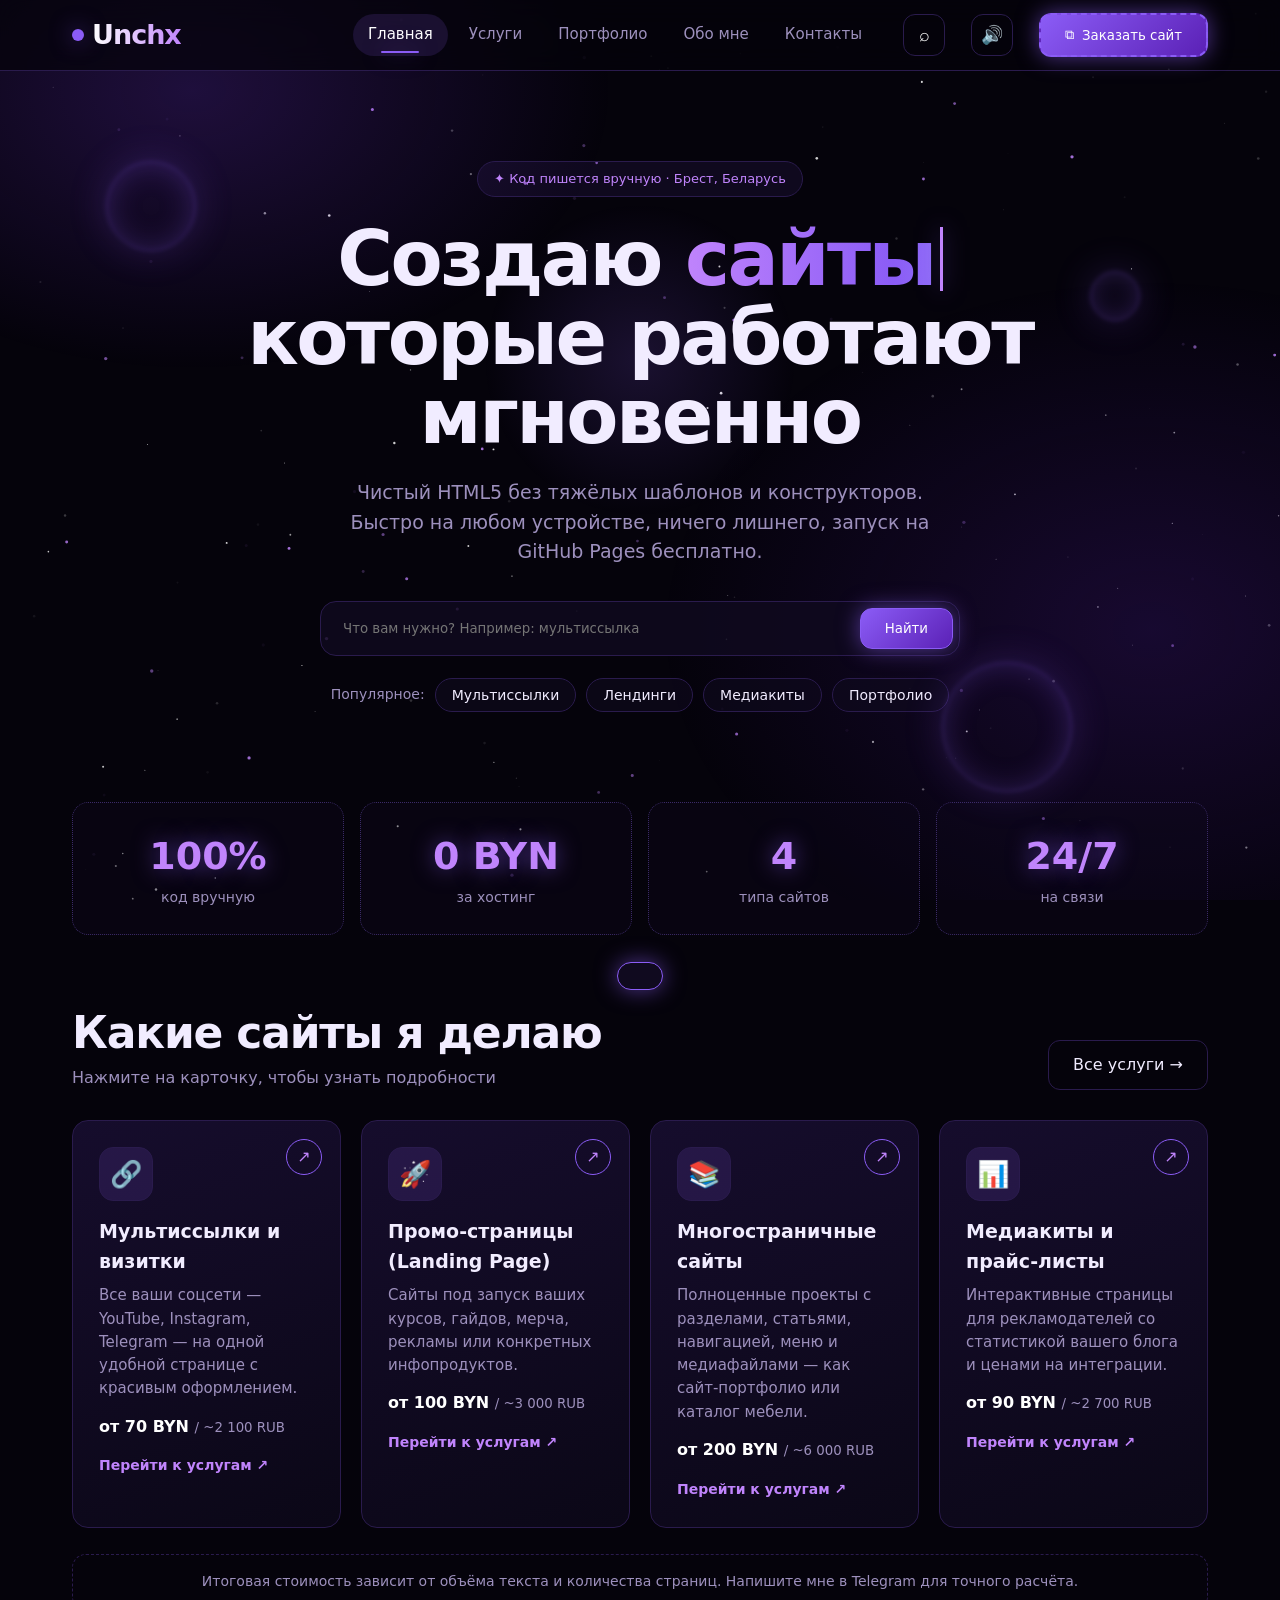
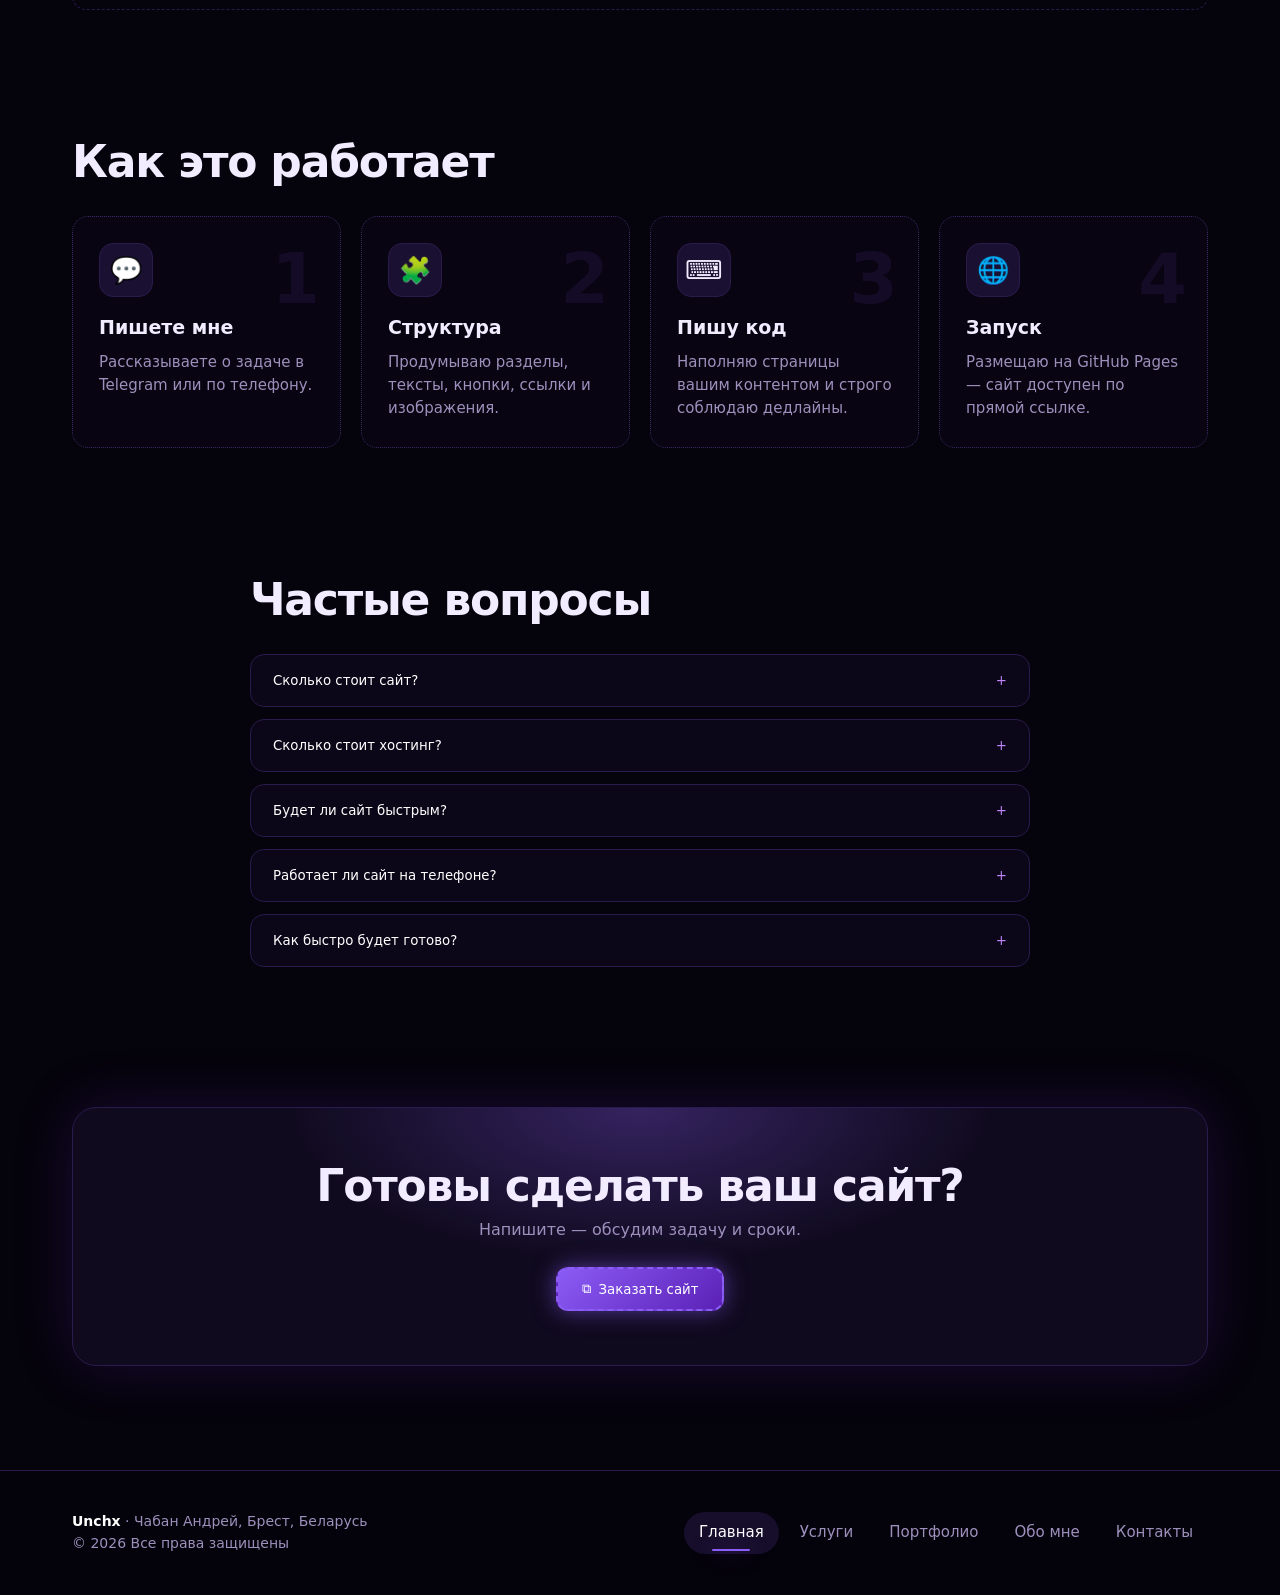
==== commit 6f410b0c: "Add files via upload" ====
--- a/index.html
+++ b/index.html
@@ -13,6 +13,8 @@
 <header><div class="wrap bar">
 <a href="index.html" class="logo"><i></i><b>Unchx</b></a>
 <nav><a href="index.html" class="on">Главная</a><a href="services.html" class="">Услуги</a><a href="portfolio.html" class="">Портфолио</a><a href="about.html" class="">Обо мне</a><a href="contact.html" class="">Контакты</a></nav>
+<button class="sbtn" data-search aria-label="Поиск по сайту" title="Поиск (клавиша /)">⌕</button>
+<button class="sbtn" id="snd" aria-label="Звук" title="Звук кликов">🔊</button>
 <button class="btn pop" data-order="">Заказать сайт</button>
 <button class="burger" aria-label="Меню">☰</button>
 </div></header>
@@ -38,7 +40,7 @@
 <div class="stat info"><b data-n="24" data-s="/7">0</b><span>на связи</span></div>
 </div>
 <section><div class="sh"><div><h2>Какие сайты я делаю</h2><p class="sub">Нажмите на карточку, чтобы узнать подробности</p></div><a class="btn ghost" href="services.html">Все услуги →</a></div>
-<div class="grid"><div class="card link reveal" data-go="services.html"><div class="ico">🔗</div><h3>Мультиссылки и визитки</h3><p>Все ваши соцсети — YouTube, Instagram, Telegram — на одной удобной странице с красивым оформлением.</p><div class="price">от 70 BYN <small>/ ~2 100 RUB</small></div><span class="more go">Перейти к услугам ↗</span></div><div class="card link reveal" data-go="services.html"><div class="ico">🚀</div><h3>Промо-страницы (Landing Page)</h3><p>Сайты под запуск ваших курсов, гайдов, мерча, рекламы или конкретных инфопродуктов.</p><div class="price">от 100 BYN <small>/ ~3 000 RUB</small></div><span class="more go">Перейти к услугам ↗</span></div><div class="card link reveal" data-go="services.html"><div class="ico">📚</div><h3>Многостраничные сайты</h3><p>Полноценные проекты с разделами, статьями, навигацией, меню и медиафайлами — как сайт-портфолио или сайт школы.</p><div class="price">от 200 BYN <small>/ ~6 000 RUB</small></div><span class="more go">Перейти к услугам ↗</span></div><div class="card link reveal" data-go="services.html"><div class="ico">📊</div><h3>Медиакиты и прайс-листы</h3><p>Интерактивные страницы для рекламодателей со статистикой вашего блога и ценами на интеграции.</p><div class="price">от 90 BYN <small>/ ~2 700 RUB</small></div><span class="more go">Перейти к услугам ↗</span></div></div><div class="note reveal">Итоговая стоимость зависит от объёма текста и количества страниц. Напишите мне в Telegram для точного расчёта.</div></section>
+<div class="grid"><div class="card link reveal" data-go="services.html"><div class="ico">🔗</div><h3>Мультиссылки и визитки</h3><p>Все ваши соцсети — YouTube, Instagram, Telegram — на одной удобной странице с красивым оформлением.</p><div class="price">от 70 BYN <small>/ ~2 100 RUB</small></div><span class="more go">Перейти к услугам ↗</span></div><div class="card link reveal" data-go="services.html"><div class="ico">🚀</div><h3>Промо-страницы (Landing Page)</h3><p>Сайты под запуск ваших курсов, гайдов, мерча, рекламы или конкретных инфопродуктов.</p><div class="price">от 100 BYN <small>/ ~3 000 RUB</small></div><span class="more go">Перейти к услугам ↗</span></div><div class="card link reveal" data-go="services.html"><div class="ico">📚</div><h3>Многостраничные сайты</h3><p>Полноценные проекты с разделами, статьями, навигацией, меню и медиафайлами — как сайт-портфолио или каталог мебели.</p><div class="price">от 200 BYN <small>/ ~6 000 RUB</small></div><span class="more go">Перейти к услугам ↗</span></div><div class="card link reveal" data-go="services.html"><div class="ico">📊</div><h3>Медиакиты и прайс-листы</h3><p>Интерактивные страницы для рекламодателей со статистикой вашего блога и ценами на интеграции.</p><div class="price">от 90 BYN <small>/ ~2 700 RUB</small></div><span class="more go">Перейти к услугам ↗</span></div></div><div class="note reveal">Итоговая стоимость зависит от объёма текста и количества страниц. Напишите мне в Telegram для точного расчёта.</div></section>
 <section><div class="sh"><h2>Как это работает</h2></div>
 <div class="grid steps">
 <div class="card info step reveal"><div class="ico">💬</div><h3>Пишете мне</h3><p>Рассказываете о задаче в Telegram или по телефону.</p></div>
@@ -46,7 +48,7 @@
 <div class="card info step reveal"><div class="ico">⌨️</div><h3>Пишу код</h3><p>Наполняю страницы вашим контентом и строго соблюдаю дедлайны.</p></div>
 <div class="card info step reveal"><div class="ico">🌐</div><h3>Запуск</h3><p>Размещаю на GitHub Pages — сайт доступен по прямой ссылке.</p></div>
 </div></section>
-<section><div class="faq"><div class="sh"><h2>Частые вопросы</h2></div>
+<section id="faq"><div class="faq"><div class="sh"><h2>Частые вопросы</h2></div>
 <div class="q"><button>Сколько стоит сайт? <span>+</span></button><div>Мультиссылка — от 70 BYN, медиакит — от 90 BYN, лендинг — от 100 BYN, многостраничный сайт — от 200 BYN. Точная цена зависит от объёма текста и числа страниц.</div></div>
 <div class="q"><button>Сколько стоит хостинг? <span>+</span></button><div>Ничего. Я сам и бесплатно размещаю готовый проект на GitHub Pages, поэтому вы не платите за хостинг каждый месяц.</div></div>
 <div class="q"><button>Будет ли сайт быстрым? <span>+</span></button><div>Да. Код пишется вручную на HTML5, без лишнего цифрового мусора, поэтому сайт открывается моментально.</div></div>
@@ -67,6 +69,12 @@
 <label>Коротко о задаче</label><textarea id="msg" placeholder="Расскажите о проекте и сроках"></textarea>
 <button class="btn" id="send" style="width:100%;margin-top:20px">Отправить в Telegram</button>
 </div></div>
+<div class="modal" id="find"><div class="win">
+<div class="wbar"><span></span><span></span><span></span><em>окно поиска · страница под ним остаётся на месте</em><button class="x" aria-label="Закрыть">✕</button></div>
+<input id="fq" placeholder="Например: цена, telegram, мультиссылка" autocomplete="off">
+<ul class="res" id="fres"></ul>
+<p class="hint">↑ ↓ — выбор · Enter — открыть · Esc — закрыть</p>
+</div></div>
 <div id="toast"></div>
 <button class="top" aria-label="Наверх">↑</button>
 <script src="script.js"></script>
--- a/style.css
+++ b/style.css
@@ -140,3 +140,32 @@
 .card.reveal.done{transition:transform .25s,border-color .3s,box-shadow .3s}
 
 .note{margin-top:26px;padding:16px 20px;border:1px dashed var(--line);border-radius:14px;color:var(--mut);font-size:14px;text-align:center}
+
+.sbtn{background:none;border:1px solid var(--line);color:#fff;width:42px;height:42px;border-radius:12px;font-size:18px;cursor:pointer;transition:.25s}
+.sbtn:hover{border-color:var(--p);box-shadow:var(--glow);transform:translateY(-2px)}
+.sbtn.off{opacity:.45}
+#find .win{width:min(600px,100%)}
+#fq{margin-top:4px;font-size:17px}
+.res{list-style:none;margin-top:14px;display:grid;gap:8px;max-height:46vh;overflow:auto}
+.res li{display:flex;gap:12px;align-items:center;padding:11px 14px;border:1px solid var(--line);border-radius:12px;cursor:pointer;transition:.2s;background:rgba(16,10,31,.6)}
+.res li:hover,.res li.sel{border-color:var(--p);background:rgba(139,92,246,.14);transform:translateX(4px)}
+.res li b{display:block;font-size:15px}
+.res li small{color:var(--mut);font-size:13px}
+.res li .go{margin-left:auto;color:var(--p2)}
+.res .empty{cursor:default;color:var(--mut);justify-content:center;border-style:dashed}
+.res .empty:hover{transform:none;background:none;border-color:var(--line)}
+mark{background:rgba(167,139,250,.35);color:#fff;border-radius:4px;padding:0 2px}
+.hint{color:var(--mut);font-size:12px;margin-top:12px;text-align:center}
+.search{position:relative}
+.sres{position:absolute;left:0;right:0;top:calc(100% + 10px);z-index:30;text-align:left;background:var(--bg2);border:1px solid var(--p);border-radius:16px;padding:10px;box-shadow:0 0 50px rgba(124,58,237,.4);display:none}
+.sres.show{display:block}
+.sres .res{margin:0;max-height:300px}
+.sortbar{display:flex;gap:10px;flex-wrap:wrap;align-items:center;margin:22px 0 18px;color:var(--mut);font-size:14px}
+.pill.on{border-color:var(--p);background:rgba(139,92,246,.2);box-shadow:var(--glow)}
+.bad{border-color:#f87171!important;animation:shake .35s}
+@keyframes shake{25%{transform:translateX(-6px)}75%{transform:translateX(6px)}}
+.ad{padding-top:26px}
+.ribbon{position:absolute;right:-34px;top:18px;transform:rotate(35deg);background:var(--p);color:#fff;font-size:12px;font-weight:700;padding:5px 40px;letter-spacing:.5px;box-shadow:var(--glow);z-index:2}
+.shot{width:100%;border-radius:12px;border:1px solid var(--line);margin-bottom:18px;display:block}
+.foot{margin-top:16px;font-size:13px;color:var(--mut);border-top:1px dashed var(--line);padding-top:12px}
+@media(max-width:860px){.bar>.sbtn{margin-left:auto}.burger{margin-left:0}}
